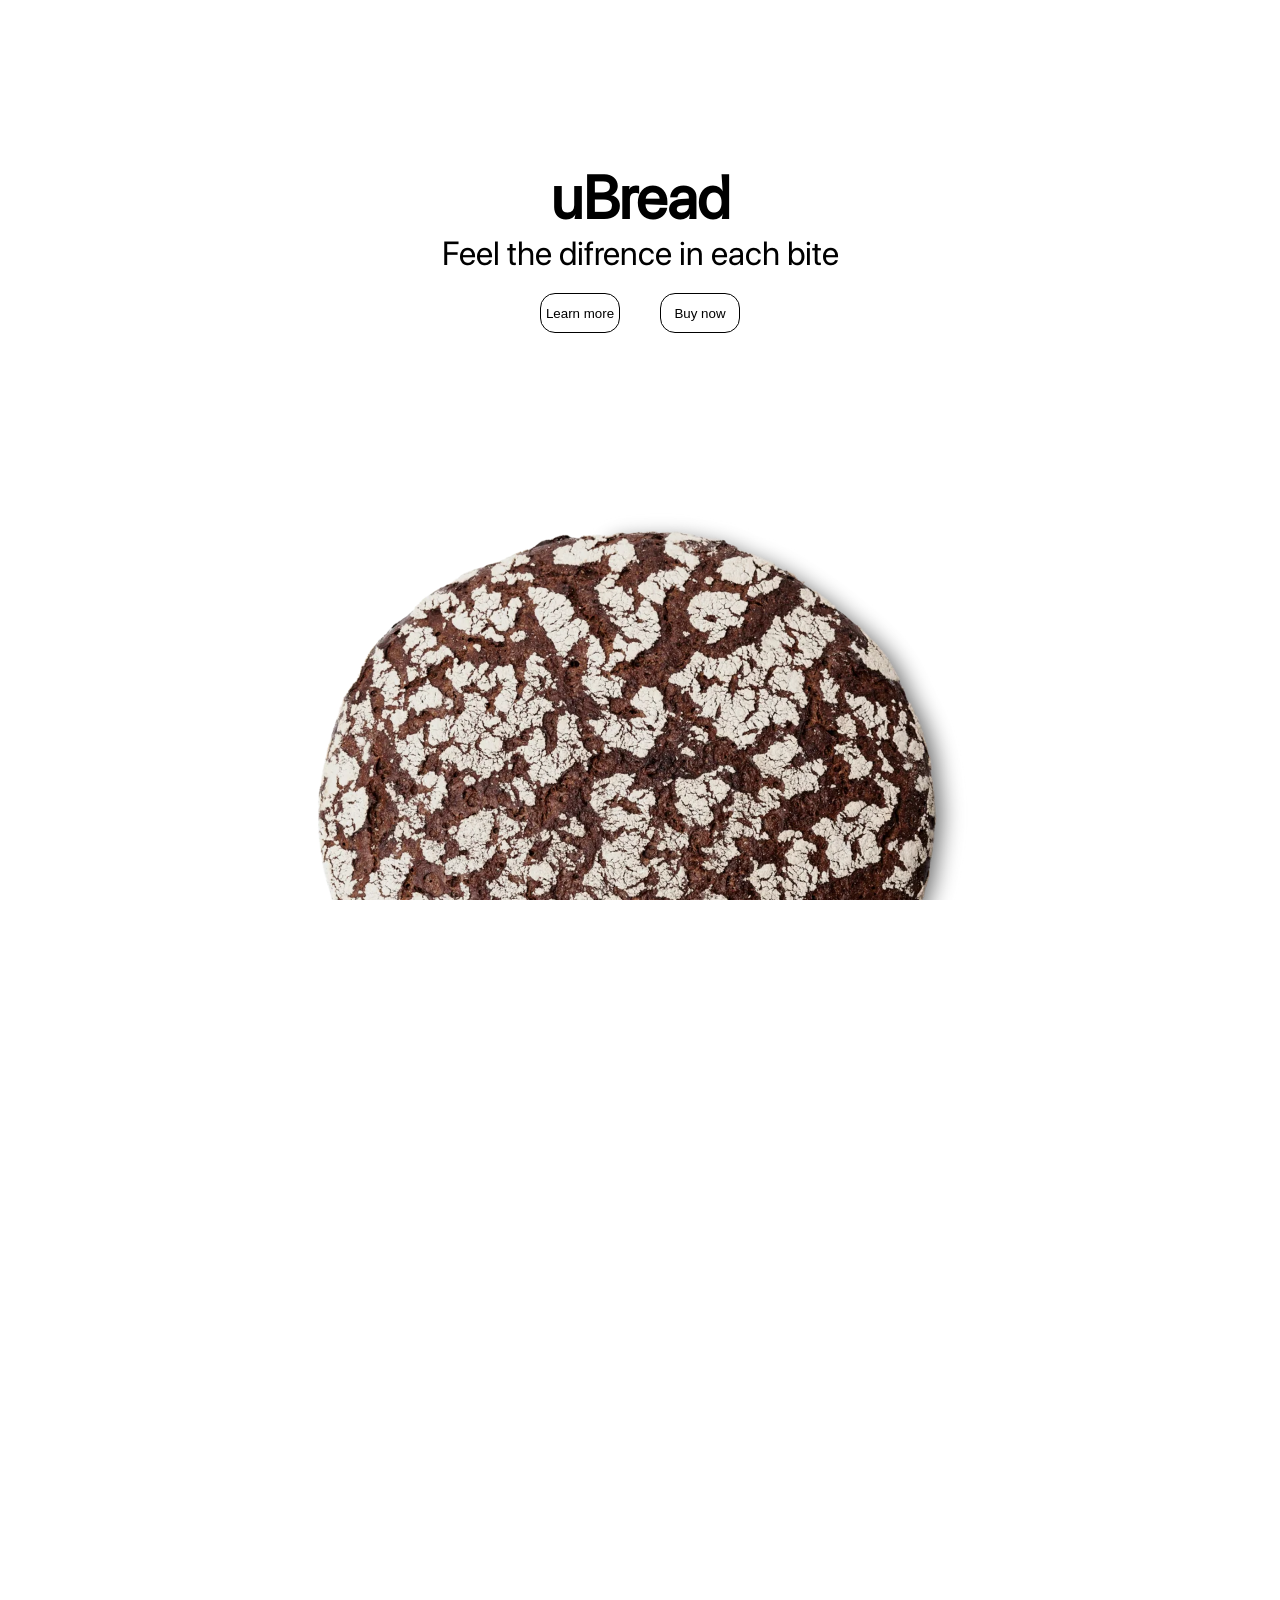
==== index.html @ 9a01d4ab "Added the title screen" ====
<!DOCTYPE html>
<html lang="en">
<head>
    <meta charset="UTF-8">
    <meta name="viewport" content="width=device-width, initial-scale=1.0">
    <title>Document</title>
    <link rel="stylesheet" href="index.css">
    
</head>
<body>
    <section class="scroll-container">
        <div class="image-view">
            <div class="title">
                <div class="title-text">
                    <h1>uBread</h1>
                    <a>Feel the difrence in each bite</a> 
                </div>
                <div class="title-buttons">
                    <button class="buttons">Learn more</button>
                    <button class="buttons">Buy now</button>
                </div>
                

            </div>
            
            
            <img src="assets/bread.webp" class="bread-img">
            <div class="labels">
                <span class="label top-left">Hand Made</span>
                <span class="label top-right">100% Gluten Free</span>
                <span class="label bottom-left">Only Highest quality flour</span>
                <span class="label bottom-right">Crispy on the outside , Fluffy on the inside</span>
            </div>
        </div>
    </section>
</body>
<script src="index.js"></script>
</html>
---- index.css ----
* {
  box-sizing: border-box;
  margin: 0;
  padding: 0;
}


@font-face {
  font-family: 'SF Pro Display';
  src: url('assets/SFPRODISPLAYREGULAR.OTF') format('opentype');
  font-weight: normal;
  font-style: normal;
  font-display: swap;
  
}


body{
    font-family:'SF Pro Display';
}

.scroll-container{
    height: 300vh;
}

.image-view{
    position: sticky;
    top:0;
    height: 100vh;
    overflow: hidden;
    display: flex;
    justify-content: center;
    align-items: center;
}

.title{
    position:absolute;
    top:18%;
    z-index: 2;
    display: flex;
    flex-direction: column;
    
}

.title-text{
    font-size: 2.5rem;
    text-align: center;
    display: flex;
    flex-direction: column;

}

.title-text a{
    
    font-size: smaller;
    font-weight: 20;
}

.title-buttons{
    display: flex;
    flex-direction: row;
    justify-content: center;
    gap:40px;
    
    
}

.buttons{
    background-color: white;
    border:1.5px solid black;
    border-radius: 15px;
    height: 40px;
    width: 80px;
    margin-top: 20px;
    cursor: pointer;

}

:hover.buttons{
    background-color: black;
    color: white;

}

.bread-img{
    width: 800px;
    max-width: 80vw;
    transform: translateY(42vh);
    will-change: transform;
    z-index: 1;
}

.labels{
    position: absolute;
    width: 950px;
    height: 750px;
    max-width: 90vw;
    pointer-events: none;
    
}

.label{
    position:absolute;
    opacity: 0;
    font-size: large;
    font-weight: bold;
    background: rgba(255, 255, 255, 0.1);
    padding: 10px 16px;
    border-radius: 8px;
    
}

.top-left     { top: 10%; left: 0; }
.top-right    { top: 10%; right: 0; }
.bottom-left  { bottom: 10%; left: 0; }
.bottom-right { bottom: 10%; right: 0; }
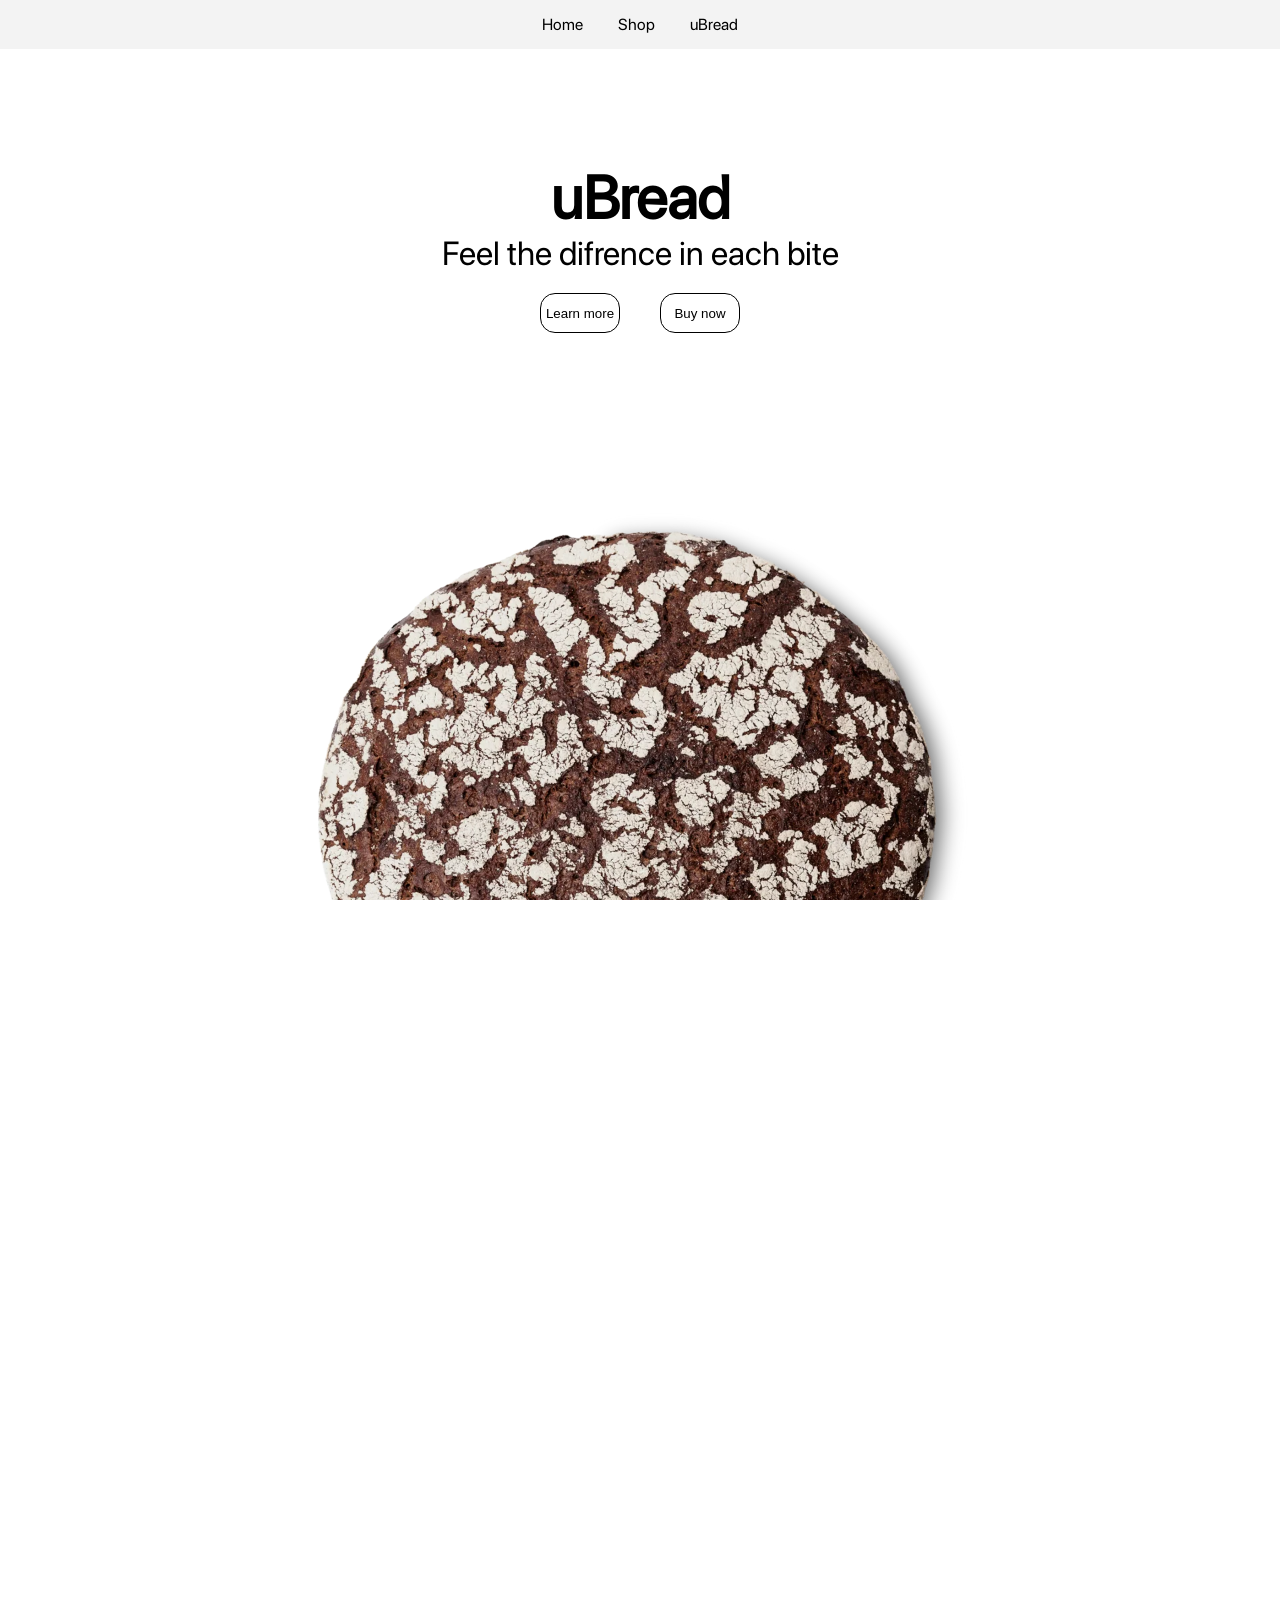
==== commit 57052ceb: "Added shop tab" ====
--- a/index.html
+++ b/index.html
@@ -3,11 +3,26 @@
 <head>
     <meta charset="UTF-8">
     <meta name="viewport" content="width=device-width, initial-scale=1.0">
-    <title>Document</title>
+    <title>uBread</title>
     <link rel="stylesheet" href="index.css">
+    <link rel="stylesheet" href="nav.css">
     
 </head>
 <body>
+    <section class="nav-bar">
+        <nav class="nav">
+            <a class="nav-a" href="index.html">Home</a>
+            <div class="shop-dropdown">
+                <a class="nav-a" href="shop.html">Shop</a>
+                <div class="shop-dropdown-content">
+                    <a href="shop.html#buy-uBread">uBread</a>
+                    <a>Link2</a>
+                    <a>Link3</a> 
+                </div>
+            </div>
+            <a class="nav-a">uBread</a>
+        </nav>
+    </section>
     <section class="scroll-container">
         <div class="image-view">
             <div class="title">
--- a/index.css
+++ b/index.css
@@ -39,6 +39,7 @@
     z-index: 2;
     display: flex;
     flex-direction: column;
+    
     
 }
 
@@ -113,4 +114,75 @@
 .top-left     { top: 10%; left: 0; }
 .top-right    { top: 10%; right: 0; }
 .bottom-left  { bottom: 10%; left: 0; }
-.bottom-right { bottom: 10%; right: 0; }+.bottom-right { bottom: 10%; right: 0; }
+
+
+.nav-bar {
+  position: fixed; /* Trzyma pasek na stałe na górze okna */
+  top: 0;
+  left: 0;
+  width: 100%;
+  z-index: 1000; /* Gwarantuje, że pasek będzie zawsze nad chlebem i napisami */
+  
+}
+
+.nav {
+  background-color: rgb(243, 243, 243);
+  display: flex; /* Teraz Flexbox działa bez problemu */
+  flex-direction: row;
+  justify-content: center;
+  align-items: center;
+  width: 100%;
+  padding: 15px 20px;
+  gap:35px; /* Wysokość i odstępy wewnątrz paska */
+}
+
+
+.nav-a{
+    text-decoration: none;
+    color: black;
+    cursor:pointer;
+}
+
+.shop-dropdown {
+    position: relative;
+    display: inline-block;
+}
+
+.shop-dropdown-content {
+    position: absolute;
+    top: calc(100% + 15px); /* odstęp od paska, zmień wg uznania */
+    left: 50%;
+    transform: translateX(-50%) translateY(-10px);
+    min-width: 160px;
+    background-color: rgb(243, 243, 243);
+    z-index: 1;
+
+    opacity: 0;
+    visibility: hidden;
+    transition: opacity 0.3s ease, transform 0.3s ease, visibility 0.3s;
+}
+
+/* niewidzialny mostek, żeby menu nie znikało w przerwie */
+
+
+.shop-dropdown-content a {
+    color: black;
+    padding: 12px 12px;
+    text-decoration: none;
+    display: block;
+    cursor: pointer;
+    text-align: center;
+    transition: background-color 0.25s ease, transform 0.25s ease;
+}
+
+.shop-dropdown-content a:hover {
+    background-color: rgb(225, 225, 225);
+    transform: scale(1.05);
+}
+
+.shop-dropdown:hover .shop-dropdown-content {
+    opacity: 1;
+    visibility: visible;
+    transform: translateX(-50%) translateY(0);
+}
--- a/nav.css
+++ b/nav.css
@@ -0,0 +1,69 @@
+.nav-bar {
+  position: fixed; /* Trzyma pasek na stałe na górze okna */
+  top: 0;
+  left: 0;
+  width: 100%;
+  z-index: 1000; /* Gwarantuje, że pasek będzie zawsze nad chlebem i napisami */
+  
+}
+
+.nav {
+  background-color: rgb(243, 243, 243);
+  display: flex; /* Teraz Flexbox działa bez problemu */
+  flex-direction: row;
+  justify-content: center;
+  align-items: center;
+  width: 100%;
+  padding: 15px 20px;
+  gap:35px; /* Wysokość i odstępy wewnątrz paska */
+}
+
+
+.nav-a{
+    text-decoration: none;
+    color: black;
+    cursor:pointer;
+}
+
+.shop-dropdown {
+    position: relative;
+    display: inline-block;
+}
+
+.shop-dropdown-content {
+    position: absolute;
+    top: calc(100% + 15px); /* odstęp od paska, zmień wg uznania */
+    left: 50%;
+    transform: translateX(-50%) translateY(-10px);
+    min-width: 160px;
+    background-color: rgb(243, 243, 243);
+    z-index: 1;
+
+    opacity: 0;
+    visibility: hidden;
+    transition: opacity 0.3s ease, transform 0.3s ease, visibility 0.3s;
+}
+
+/* niewidzialny mostek, żeby menu nie znikało w przerwie */
+
+
+.shop-dropdown-content a {
+    color: black;
+    padding: 12px 12px;
+    text-decoration: none;
+    display: block;
+    cursor: pointer;
+    text-align: center;
+    transition: background-color 0.25s ease, transform 0.25s ease;
+}
+
+.shop-dropdown-content a:hover {
+    background-color: rgb(225, 225, 225);
+    transform: scale(1.05);
+}
+
+.shop-dropdown:hover .shop-dropdown-content {
+    opacity: 1;
+    visibility: visible;
+    transform: translateX(-50%) translateY(0);
+}
